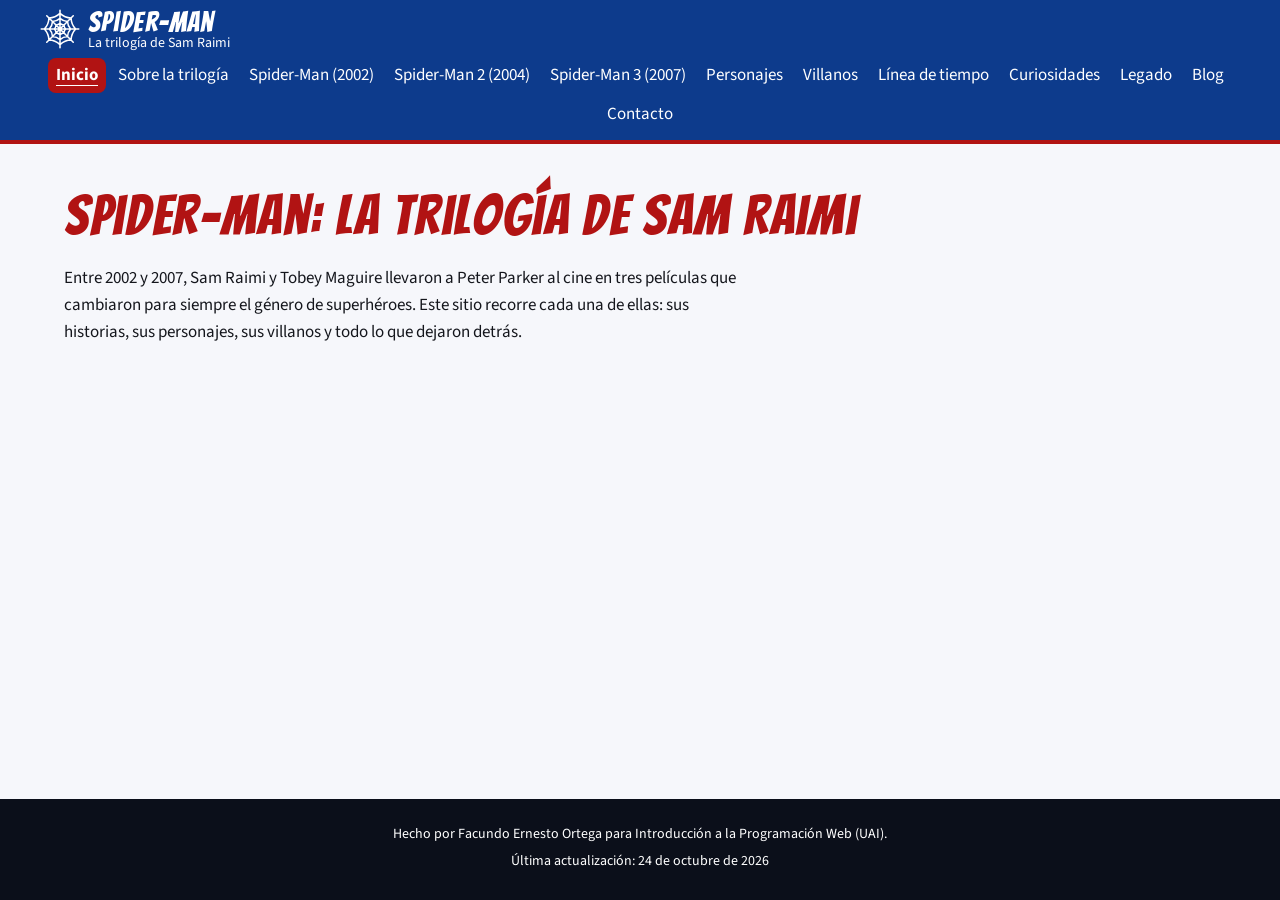
==== index.html @ 9fedde0f "feat(nav): add responsive hamburger menu" ====
<!DOCTYPE html>
<html lang="es">
<head>
    <!-- ===== Metadatos (bloque replicado en todas las páginas) ===== -->
    <meta charset="UTF-8">
    <meta name="viewport" content="width=device-width, initial-scale=1.0">
    <meta http-equiv="content-language" content="es">

    <!-- Metadatos propios de esta página -->
    <title>Spider-Man: la trilogía de Sam Raimi | Inicio</title>
    <meta name="description" content="Todo sobre la trilogía original de Spider-Man de Sam Raimi (2002-2007): películas, personajes, villanos, curiosidades y su legado en el cine de superhéroes.">
    <meta name="keywords" content="Spider-Man, Sam Raimi, Tobey Maguire, trilogía, Spider-Man 2, Spider-Man 3, películas de superhéroes, Marvel">

    <!-- Metadatos comunes del sitio -->
    <meta name="author" content="Facundo Ernesto Ortega">
    <meta name="generator" content="Escrito a mano: HTML, CSS y JavaScript">
    <meta name="application-name" content="Spider-Man Trilogía">
    <meta name="robots" content="index, follow">
    <meta name="googlebot" content="index, follow">
    <meta name="google" content="notranslate">
    <meta name="rating" content="general">
    <meta name="theme-color" content="#b11313" media="(prefers-color-scheme: light)">
    <meta name="theme-color" content="#0b0f1a" media="(prefers-color-scheme: dark)">

    <!-- Open Graph: cómo se ve el enlace al compartirlo en redes -->
    <meta property="og:type" content="website">
    <meta property="og:locale" content="es_AR">
    <meta property="og:site_name" content="Spider-Man: la trilogía de Sam Raimi">
    <meta property="og:title" content="Spider-Man: la trilogía de Sam Raimi">
    <meta property="og:description" content="Películas, personajes, villanos, curiosidades y legado de la trilogía original de Spider-Man (2002-2007).">
    <meta property="og:image" content="https://spiderman-trilogia.sonuserver.com/images/compartir.png">
    <meta property="og:image:alt" content="Título del sitio sobre un fondo azul con una telaraña roja">
    <meta property="og:url" content="https://spiderman-trilogia.sonuserver.com/">

    <!-- Twitter Cards -->
    <meta name="twitter:card" content="summary_large_image">
    <meta name="twitter:title" content="Spider-Man: la trilogía de Sam Raimi">
    <meta name="twitter:description" content="Películas, personajes, villanos, curiosidades y legado de la trilogía original de Spider-Man (2002-2007).">
    <meta name="twitter:image" content="https://spiderman-trilogia.sonuserver.com/images/compartir.png">

    <!-- Íconos -->
    <link rel="icon" href="favicon.ico" sizes="48x48">
    <link rel="icon" href="favicon.svg" type="image/svg+xml">
    <link rel="apple-touch-icon" href="images/iconos/apple-touch-icon.png">

    <!-- Tipografías (Google Fonts) y hoja de estilos -->
    <link rel="preconnect" href="https://fonts.googleapis.com">
    <link rel="preconnect" href="https://fonts.gstatic.com" crossorigin>
    <link rel="stylesheet" href="https://fonts.googleapis.com/css2?family=Bangers&amp;family=Source+Sans+3:ital,wght@0,400;0,700;1,400&amp;display=swap">
    <link rel="stylesheet" href="css/estilos.css">

    <!-- Scripts: defer los ejecuta cuando el DOM ya está cargado -->
    <script src="js/navegacion.js" defer></script>
</head>
<body>
    <!-- Enlace para saltear la navegación con teclado o lector de pantalla -->
    <a class="saltar-al-contenido" href="#contenido" title="Saltear el menú e ir al contenido">Saltar al contenido principal</a>

    <!-- ===== Encabezado y navegación (bloque replicado en todas las páginas) ===== -->
    <header class="encabezado">
        <a class="marca" href="index.html" title="Volver a la página de inicio">
            <span class="marca__logo" aria-hidden="true"></span>
            <span class="marca__nombre">Spider-Man <span class="marca__detalle">La trilogía de Sam Raimi</span></span>
        </a>

        <!-- Botón del menú en mobile: lo muestra navegacion.js -->
        <button class="boton-menu" type="button" aria-expanded="false" aria-controls="menu-principal" hidden>
            <svg class="boton-menu__icono" viewBox="0 0 24 24" width="24" height="24" aria-hidden="true" focusable="false">
                <path d="M3 6h18M3 12h18M3 18h18" fill="none" stroke="currentColor" stroke-width="2" stroke-linecap="round"/>
            </svg>
            Menú
        </button>

        <nav class="navegacion" aria-label="Principal">
            <ul class="navegacion__lista" id="menu-principal">
                <li><a href="index.html" title="Ir a la página de inicio" aria-current="page">Inicio</a></li>
                <li><a href="sobre-la-trilogia.html" title="Contexto y datos generales de la trilogía">Sobre la trilogía</a></li>
                <li><a href="spider-man-2002.html" title="Ficha técnica, trama y análisis de la primera película">Spider-Man (2002)</a></li>
                <li><a href="spider-man-2-2004.html" title="Ficha técnica, trama y análisis de la segunda película">Spider-Man 2 (2004)</a></li>
                <li><a href="spider-man-3-2007.html" title="Ficha técnica, trama y análisis de la tercera película">Spider-Man 3 (2007)</a></li>
                <li><a href="personajes.html" title="Perfiles de los personajes principales">Personajes</a></li>
                <li><a href="villanos.html" title="Análisis de los villanos de la saga">Villanos</a></li>
                <li><a href="linea-de-tiempo.html" title="Cronología interactiva de la saga">Línea de tiempo</a></li>
                <li><a href="curiosidades.html" title="Datos de producción y detrás de escena">Curiosidades</a></li>
                <li><a href="legado.html" title="Influencia de la trilogía en el cine de superhéroes">Legado</a></li>
                <li><a href="blog.html" title="Reseñas y artículos de opinión">Blog</a></li>
                <li><a href="contacto.html" title="Formulario para enviar comentarios y consultas">Contacto</a></li>
            </ul>
        </nav>
    </header>

    <!-- ===== Contenido principal (propio de cada página) ===== -->
    <main id="contenido" class="contenido" tabindex="-1">
        <h1>Spider-Man: la trilogía de Sam Raimi</h1>
        <p>Entre 2002 y 2007, Sam Raimi y Tobey Maguire llevaron a Peter Parker al cine en tres películas que cambiaron para siempre el género de superhéroes. Este sitio recorre cada una de ellas: sus historias, sus personajes, sus villanos y todo lo que dejaron detrás.</p>
    </main>

    <!-- ===== Pie de página (bloque replicado en todas las páginas) ===== -->
    <footer class="pie">
        <p>Hecho por Facundo Ernesto Ortega para Introducción a la Programación Web (UAI).</p>
        <p>Última actualización: <time datetime="2026-10-24">24 de octubre de 2026</time></p>
    </footer>
</body>
</html>
---- css/estilos.css ----
/* ==========================================================================
   Hoja de estilos principal — Spider-Man: la trilogía de Sam Raimi
   Índice:
     1. Variables (paleta, tipografía, espaciados)
     2. Reset y base
     3. Tipografía y enlaces
     4. Accesibilidad (foco, skip link, movimiento reducido)
     5. Encabezado y marca
     6. Navegación principal
     7. Contenido principal
     8. Pie de página
     9. Escritorio (media query)
   ========================================================================== */


/* ---------- 1. Variables ----------
   La paleta toma los colores del traje: rojo, azul y negro.
   Todos los pares texto/fondo superan el contraste 4.5:1 (WCAG AA). */
:root {
    /* Colores */
    --color-rojo: #b11313;
    --color-azul: #0d3b8c;
    --color-negro: #0b0f1a;
    --color-blanco: #ffffff;
    --color-amarillo: #ffd23f;

    --color-fondo: #f6f7fb;
    --color-superficie: #ffffff;
    --color-texto: #14161c;
    --color-texto-suave: #4a5163;
    --color-enlace: var(--color-azul);
    --color-acento: var(--color-rojo);
    --color-borde: #d5d9e3;
    --color-foco: var(--color-azul);

    /* Tipografías: títulos estilo cómic y texto de lectura cómoda */
    --fuente-titulos: "Bangers", "Impact", sans-serif;
    --fuente-texto: "Source Sans 3", "Segoe UI", system-ui, sans-serif;

    /* Escala tipográfica */
    --texto-chico: 0.875rem;
    --texto-base: 1.0625rem;
    --texto-h3: 1.5rem;
    --texto-h2: clamp(1.75rem, 1.4rem + 1.5vw, 2.25rem);
    --texto-h1: clamp(2.25rem, 1.6rem + 3vw, 3.5rem);

    /* Espaciados: se usan siempre estos para mantener coherencia */
    --espacio-xs: 0.25rem;
    --espacio-s: 0.5rem;
    --espacio-m: 1rem;
    --espacio-l: 1.5rem;
    --espacio-xl: 2.5rem;

    /* Otros */
    --ancho-maximo: 72rem;
    --ancho-lectura: 42rem;
    --radio: 0.5rem;
    --transicion: 0.2s ease;
}


/* ---------- 2. Reset y base ---------- */
*,
*::before,
*::after {
    box-sizing: border-box;
}

body {
    margin: 0;
    min-height: 100vh;
    display: flex;
    flex-direction: column;
    background-color: var(--color-fondo);
    color: var(--color-texto);
    font-family: var(--fuente-texto);
    font-size: var(--texto-base);
    line-height: 1.6;
}

img,
svg {
    display: block;
    max-width: 100%;
    height: auto;
}

/* El tamaño de los botones viene del texto del sitio, no del navegador */
button {
    font: inherit;
}


/* ---------- 3. Tipografía y enlaces ---------- */
h1,
h2,
h3 {
    margin: 0 0 var(--espacio-m);
    font-family: var(--fuente-titulos);
    font-weight: 400;
    line-height: 1.15;
    letter-spacing: 0.03em;
}

h1 {
    font-size: var(--texto-h1);
    color: var(--color-acento);
}

h2 {
    font-size: var(--texto-h2);
}

h3 {
    font-size: var(--texto-h3);
}

p {
    margin: 0 0 var(--espacio-m);
    max-width: var(--ancho-lectura);
}

a {
    color: var(--color-enlace);
    text-underline-offset: 0.15em;
}

a:hover {
    text-decoration-thickness: 0.15em;
}


/* ---------- 4. Accesibilidad ---------- */

/* Foco bien visible en todo lo interactivo, solo al navegar con teclado */
:focus-visible {
    outline: 0.1875rem solid var(--color-foco);
    outline-offset: 0.1875rem;
}

/* El <main> recibe el foco desde el skip link, pero no necesita marco */
main:focus {
    outline: none;
}

/* Skip link: oculto fuera de pantalla hasta que recibe el foco */
.saltar-al-contenido {
    position: absolute;
    top: var(--espacio-s);
    left: var(--espacio-s);
    z-index: 100;
    padding: var(--espacio-s) var(--espacio-m);
    background-color: var(--color-negro);
    color: var(--color-blanco);
    font-weight: 700;
    border-radius: var(--radio);
    transform: translateY(-200%);
}

.saltar-al-contenido:focus {
    transform: translateY(0);
    outline-color: var(--color-amarillo);
}

/* Quien pidió menos movimiento en su sistema no ve animaciones */
@media (prefers-reduced-motion: reduce) {
    *,
    *::before,
    *::after {
        animation-duration: 0.01ms;
        animation-iteration-count: 1;
        transition-duration: 0.01ms;
        scroll-behavior: auto;
    }
}


/* ---------- 5. Encabezado y marca ----------
   Mobile-first: marca a la izquierda y controles a la derecha,
   con la navegación debajo ocupando todo el ancho. */
.encabezado {
    display: flex;
    flex-wrap: wrap;
    align-items: center;
    gap: var(--espacio-s) var(--espacio-m);
    padding: var(--espacio-s) var(--espacio-m);
    background-color: var(--color-azul);
    color: var(--color-blanco);
    border-bottom: 0.25rem solid var(--color-rojo);
    --color-foco: var(--color-amarillo);
}

.marca {
    display: flex;
    align-items: center;
    gap: var(--espacio-s);
    margin-right: auto;
    color: inherit;
    text-decoration: none;
}

/* El logo es un SVG usado como máscara: se pinta con el color del texto */
.marca__logo {
    flex-shrink: 0;
    width: 2.5rem;
    height: 2.5rem;
    background-color: currentColor;
    mask: url("../images/logo.svg") center / contain no-repeat;
}

.marca__nombre {
    display: flex;
    flex-direction: column;
    font-family: var(--fuente-titulos);
    font-size: 1.75rem;
    line-height: 1;
    letter-spacing: 0.04em;
}

.marca__detalle {
    font-family: var(--fuente-texto);
    font-size: var(--texto-chico);
    letter-spacing: normal;
}


/* ---------- 6. Navegación principal ---------- */

/* Botón "Menú" de mobile (navegacion.js le quita el atributo hidden) */
.boton-menu {
    display: inline-flex;
    align-items: center;
    gap: var(--espacio-s);
    min-height: 2.75rem;
    padding: var(--espacio-s) var(--espacio-m);
    background-color: transparent;
    color: var(--color-blanco);
    border: 1px solid currentColor;
    border-radius: var(--radio);
    cursor: pointer;
    transition: background-color var(--transicion);
}

.boton-menu:hover {
    background-color: rgba(255, 255, 255, 0.15);
}

/* Sin esta regla el display de arriba le ganaría al atributo hidden */
.boton-menu[hidden] {
    display: none;
}

.boton-menu__icono {
    width: 1.5rem;
    height: 1.5rem;
}

.navegacion {
    flex-basis: 100%;
}

/* Menú colapsado: solo se muestra cuando está abierto */
.navegacion--colapsable:not(.navegacion--abierta) {
    display: none;
}

.navegacion__lista {
    display: flex;
    flex-direction: column;
    margin: 0;
    padding: 0;
    list-style: none;
}

.navegacion__lista a {
    display: block;
    padding: var(--espacio-s) var(--espacio-m);
    color: var(--color-blanco);
    text-decoration: none;
    border-radius: var(--radio);
    transition: background-color var(--transicion);
}

.navegacion__lista a:hover {
    background-color: rgba(255, 255, 255, 0.15);
}

/* La página actual se marca con fondo y subrayado, no solo con color */
.navegacion__lista a[aria-current="page"] {
    background-color: var(--color-rojo);
    font-weight: 700;
    text-decoration: underline;
    text-underline-offset: 0.3em;
}


/* ---------- 7. Contenido principal ---------- */
.contenido {
    flex: 1;
    width: min(100% - 2 * var(--espacio-m), var(--ancho-maximo));
    margin-inline: auto;
    padding-block: var(--espacio-xl);
}


/* ---------- 8. Pie de página ---------- */
.pie {
    padding: var(--espacio-l) var(--espacio-m);
    background-color: var(--color-negro);
    color: var(--color-blanco);
    font-size: var(--texto-chico);
    text-align: center;
    --color-foco: var(--color-amarillo);
}

.pie p {
    margin: 0 auto var(--espacio-xs);
}


/* ---------- 9. Escritorio ----------
   Desde 64rem la navegación pasa a ser una fila que se acomoda sola. */
@media (min-width: 64rem) {
    .encabezado {
        padding-inline: var(--espacio-xl);
    }

    /* En escritorio el menú siempre está a la vista */
    .boton-menu,
    .boton-menu[hidden] {
        display: none;
    }

    .navegacion--colapsable:not(.navegacion--abierta) {
        display: block;
    }

    .navegacion__lista {
        flex-direction: row;
        flex-wrap: wrap;
        justify-content: center;
        gap: var(--espacio-xs);
    }

    .navegacion__lista a {
        padding: var(--espacio-xs) var(--espacio-s);
    }
}
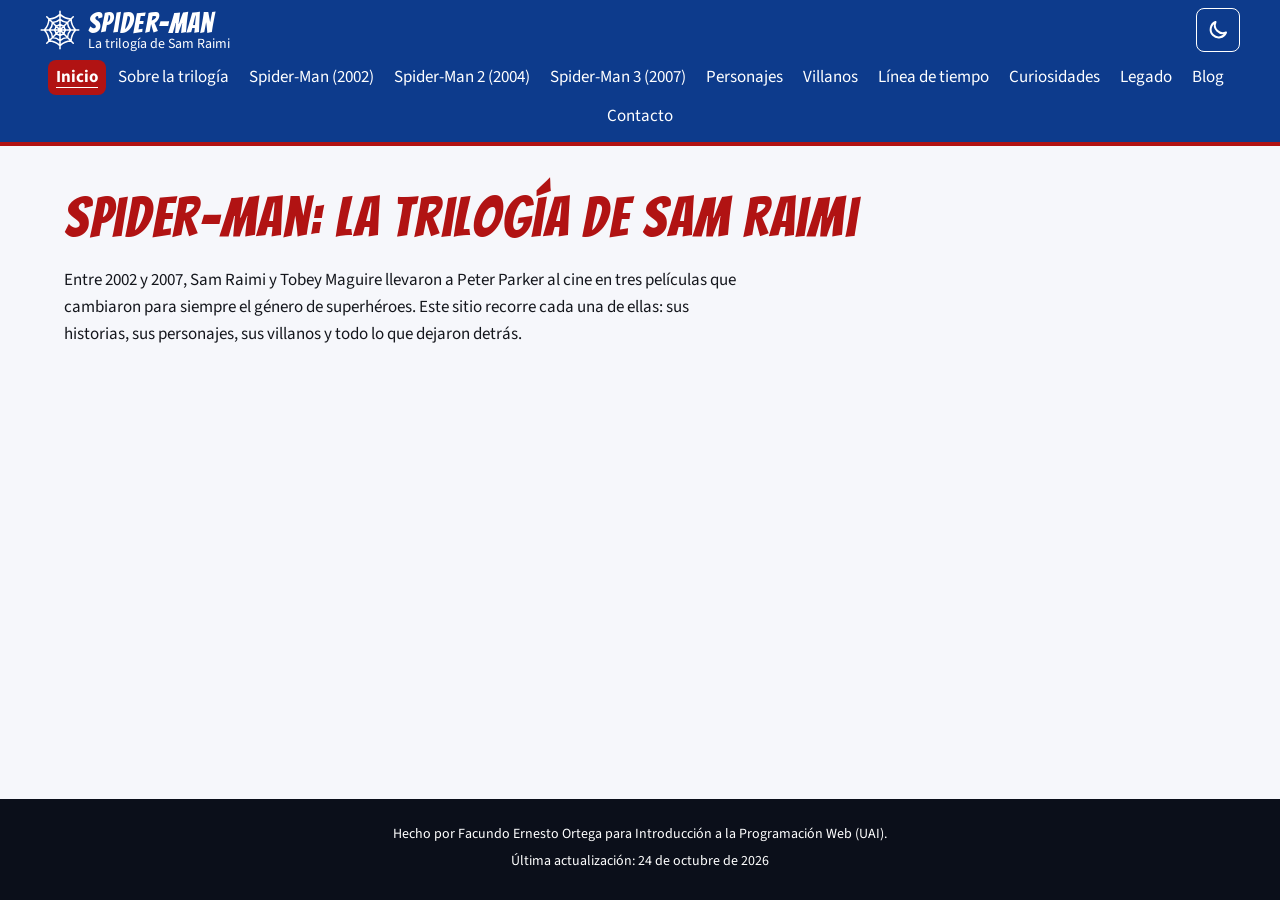
==== commit 6a258205: "feat(theme): add dark mode toggle with localStorage persistence" ====
--- a/index.html
+++ b/index.html
@@ -49,8 +49,12 @@
     <link rel="stylesheet" href="https://fonts.googleapis.com/css2?family=Bangers&amp;family=Source+Sans+3:ital,wght@0,400;0,700;1,400&amp;display=swap">
     <link rel="stylesheet" href="css/estilos.css">
 
+    <!-- Tema: sin defer para aplicar el modo oscuro antes de pintar (ver tema.js) -->
+    <script src="js/tema.js"></script>
+
     <!-- Scripts: defer los ejecuta cuando el DOM ya está cargado -->
     <script src="js/navegacion.js" defer></script>
+    <script src="js/volver-arriba.js" defer></script>
 </head>
 <body>
     <!-- Enlace para saltear la navegación con teclado o lector de pantalla -->
@@ -62,6 +66,17 @@
             <span class="marca__logo" aria-hidden="true"></span>
             <span class="marca__nombre">Spider-Man <span class="marca__detalle">La trilogía de Sam Raimi</span></span>
         </a>
+
+        <!-- Botón de modo oscuro: lo muestra tema.js -->
+        <button class="boton-tema" type="button" aria-label="Modo oscuro" aria-pressed="false" title="Cambiar entre modo claro y oscuro" hidden>
+            <svg class="boton-tema__luna" viewBox="0 0 24 24" width="24" height="24" aria-hidden="true" focusable="false">
+                <path d="M20 14.5A8 8 0 0 1 9.5 4a8 8 0 1 0 10.5 10.5z" fill="none" stroke="currentColor" stroke-width="2" stroke-linejoin="round"/>
+            </svg>
+            <svg class="boton-tema__sol" viewBox="0 0 24 24" width="24" height="24" aria-hidden="true" focusable="false">
+                <circle cx="12" cy="12" r="4" fill="none" stroke="currentColor" stroke-width="2"/>
+                <path d="M12 2v2M12 20v2M4.9 4.9l1.4 1.4M17.7 17.7l1.4 1.4M2 12h2M20 12h2M4.9 19.1l1.4-1.4M17.7 6.3l1.4-1.4" fill="none" stroke="currentColor" stroke-width="2" stroke-linecap="round"/>
+            </svg>
+        </button>
 
         <!-- Botón del menú en mobile: lo muestra navegacion.js -->
         <button class="boton-menu" type="button" aria-expanded="false" aria-controls="menu-principal" hidden>
@@ -100,5 +115,12 @@
         <p>Hecho por Facundo Ernesto Ortega para Introducción a la Programación Web (UAI).</p>
         <p>Última actualización: <time datetime="2026-10-24">24 de octubre de 2026</time></p>
     </footer>
+
+    <!-- Botón "volver arriba": volver-arriba.js lo muestra al bajar la página -->
+    <button class="volver-arriba" type="button" aria-label="Volver arriba" title="Volver al principio de la página" hidden>
+        <svg viewBox="0 0 24 24" width="24" height="24" aria-hidden="true" focusable="false">
+            <path d="M12 19V5M5 12l7-7 7 7" fill="none" stroke="currentColor" stroke-width="2" stroke-linecap="round" stroke-linejoin="round"/>
+        </svg>
+    </button>
 </body>
 </html>
--- a/css/estilos.css
+++ b/css/estilos.css
@@ -1,7 +1,7 @@
 /* ==========================================================================
    Hoja de estilos principal — Spider-Man: la trilogía de Sam Raimi
    Índice:
-     1. Variables (paleta, tipografía, espaciados)
+     1. Variables (paleta, tipografía, espaciados) y modo oscuro
      2. Reset y base
      3. Tipografía y enlaces
      4. Accesibilidad (foco, skip link, movimiento reducido)
@@ -9,7 +9,8 @@
      6. Navegación principal
      7. Contenido principal
      8. Pie de página
-     9. Escritorio (media query)
+     9. Botón volver arriba
+    10. Escritorio (media query)
    ========================================================================== */
 
 
@@ -32,6 +33,9 @@
     --color-acento: var(--color-rojo);
     --color-borde: #d5d9e3;
     --color-foco: var(--color-azul);
+    --color-encabezado: var(--color-azul);
+
+    color-scheme: light;
 
     /* Tipografías: títulos estilo cómic y texto de lectura cómoda */
     --fuente-titulos: "Bangers", "Impact", sans-serif;
@@ -56,6 +60,40 @@
     --ancho-lectura: 42rem;
     --radio: 0.5rem;
     --transicion: 0.2s ease;
+}
+
+
+/* Modo oscuro: solo cambian los colores de uso, no la estructura.
+   Se aplica si el usuario lo eligió con el botón (data-tema="oscuro")
+   o si su sistema está en oscuro y nunca eligió un tema. */
+:root[data-tema="oscuro"] {
+    --color-fondo: #0b0f1a;
+    --color-superficie: #151b2b;
+    --color-texto: #eef1f7;
+    --color-texto-suave: #aeb7c9;
+    --color-enlace: #8db4ff;
+    --color-acento: #ff7a7a;
+    --color-borde: #2a3247;
+    --color-foco: var(--color-amarillo);
+    --color-encabezado: #101a33;
+
+    color-scheme: dark;
+}
+
+@media (prefers-color-scheme: dark) {
+    :root:not([data-tema="claro"]) {
+        --color-fondo: #0b0f1a;
+        --color-superficie: #151b2b;
+        --color-texto: #eef1f7;
+        --color-texto-suave: #aeb7c9;
+        --color-enlace: #8db4ff;
+        --color-acento: #ff7a7a;
+        --color-borde: #2a3247;
+        --color-foco: var(--color-amarillo);
+        --color-encabezado: #101a33;
+
+        color-scheme: dark;
+    }
 }
 
 
@@ -184,7 +222,7 @@
     align-items: center;
     gap: var(--espacio-s) var(--espacio-m);
     padding: var(--espacio-s) var(--espacio-m);
-    background-color: var(--color-azul);
+    background-color: var(--color-encabezado);
     color: var(--color-blanco);
     border-bottom: 0.25rem solid var(--color-rojo);
     --color-foco: var(--color-amarillo);
@@ -226,8 +264,10 @@
 
 /* ---------- 6. Navegación principal ---------- */
 
-/* Botón "Menú" de mobile (navegacion.js le quita el atributo hidden) */
-.boton-menu {
+/* Botones del encabezado: "Menú" en mobile (navegacion.js) y tema
+   (tema.js). Cada script les quita el atributo hidden. */
+.boton-menu,
+.boton-tema {
     display: inline-flex;
     align-items: center;
     gap: var(--espacio-s);
@@ -241,13 +281,32 @@
     transition: background-color var(--transicion);
 }
 
-.boton-menu:hover {
+.boton-menu:hover,
+.boton-tema:hover {
     background-color: rgba(255, 255, 255, 0.15);
 }
 
 /* Sin esta regla el display de arriba le ganaría al atributo hidden */
-.boton-menu[hidden] {
+.boton-menu[hidden],
+.boton-tema[hidden] {
     display: none;
+}
+
+/* El botón del tema es solo un ícono, pero mantiene el área táctil */
+.boton-tema {
+    min-width: 2.75rem;
+    padding: var(--espacio-s);
+    justify-content: center;
+}
+
+/* Se ve la luna en modo claro y el sol en modo oscuro */
+.boton-tema__sol,
+.boton-tema[aria-pressed="true"] .boton-tema__luna {
+    display: none;
+}
+
+.boton-tema[aria-pressed="true"] .boton-tema__sol {
+    display: block;
 }
 
 .boton-menu__icono {
@@ -318,7 +377,37 @@
 }
 
 
-/* ---------- 9. Escritorio ----------
+/* ---------- 9. Botón volver arriba ----------
+   Fijo abajo a la derecha, por encima del contenido. */
+.volver-arriba {
+    position: fixed;
+    right: var(--espacio-m);
+    bottom: var(--espacio-m);
+    z-index: 50;
+    display: grid;
+    place-items: center;
+    width: 3rem;
+    height: 3rem;
+    padding: 0;
+    background-color: var(--color-rojo);
+    color: var(--color-blanco);
+    border: 0.125rem solid var(--color-blanco);
+    border-radius: 50%;
+    box-shadow: 0 0.25rem 0.75rem rgba(0, 0, 0, 0.3);
+    cursor: pointer;
+    transition: transform var(--transicion);
+}
+
+.volver-arriba:hover {
+    transform: translateY(-0.2rem);
+}
+
+.volver-arriba[hidden] {
+    display: none;
+}
+
+
+/* ---------- 10. Escritorio ----------
    Desde 64rem la navegación pasa a ser una fila que se acomoda sola. */
 @media (min-width: 64rem) {
     .encabezado {
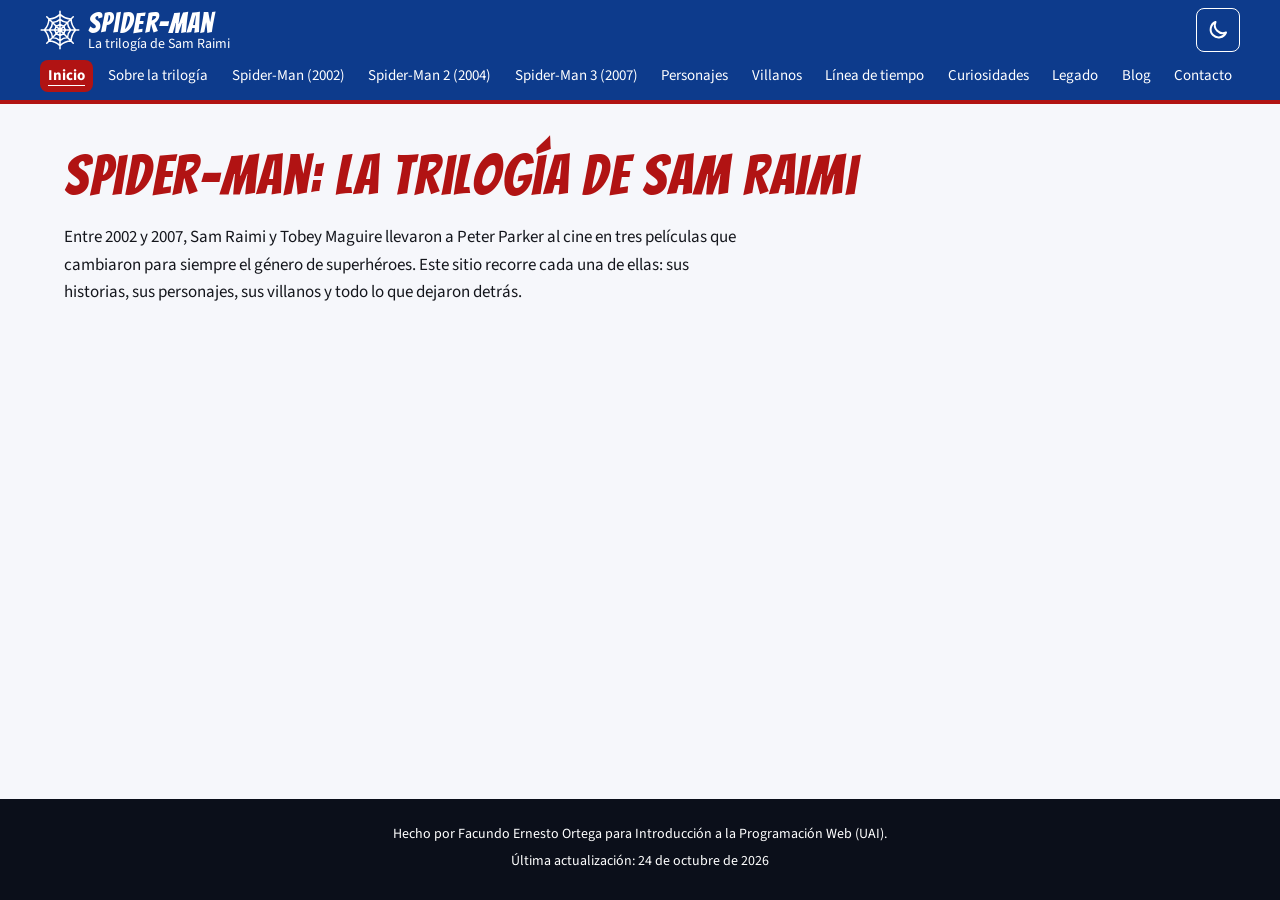
==== commit a015a786: "fix(layout): keep header on one row from 320px and wrap-free desktop nav" ====
--- a/index.html
+++ b/index.html
@@ -4,7 +4,10 @@
     <!-- ===== Metadatos (bloque replicado en todas las páginas) ===== -->
     <meta charset="UTF-8">
     <meta name="viewport" content="width=device-width, initial-scale=1.0">
-    <meta http-equiv="content-language" content="es">
+    <!-- El idioma lo declara lang="es": el validador W3C marca como obsoleto
+         el meta content-language, así que http-equiv se usa para el modo
+         de compatibilidad del navegador -->
+    <meta http-equiv="X-UA-Compatible" content="IE=edge">
 
     <!-- Metadatos propios de esta página -->
     <title>Spider-Man: la trilogía de Sam Raimi | Inicio</title>
@@ -43,11 +46,39 @@
     <link rel="icon" href="favicon.svg" type="image/svg+xml">
     <link rel="apple-touch-icon" href="images/iconos/apple-touch-icon.png">
 
+    <!-- Manifiesto: permite instalar el sitio como app (PWA) -->
+    <link rel="manifest" href="manifest.json">
+
     <!-- Tipografías (Google Fonts) y hoja de estilos -->
     <link rel="preconnect" href="https://fonts.googleapis.com">
     <link rel="preconnect" href="https://fonts.gstatic.com" crossorigin>
     <link rel="stylesheet" href="https://fonts.googleapis.com/css2?family=Bangers&amp;family=Source+Sans+3:ital,wght@0,400;0,700;1,400&amp;display=swap">
     <link rel="stylesheet" href="css/estilos.css">
+
+    <!-- Datos estructurados (Schema.org): le describen el sitio a los buscadores.
+         Es un bloque de datos JSON, no código que se ejecute. -->
+    <script type="application/ld+json">
+    {
+        "@context": "https://schema.org",
+        "@type": "WebSite",
+        "name": "Spider-Man: la trilogía de Sam Raimi",
+        "url": "https://spiderman-trilogia.sonuserver.com/",
+        "inLanguage": "es",
+        "description": "Sitio informativo sobre la trilogía original de Spider-Man dirigida por Sam Raimi (2002-2007).",
+        "author": {
+            "@type": "Person",
+            "name": "Facundo Ernesto Ortega"
+        },
+        "about": {
+            "@type": "MovieSeries",
+            "name": "Trilogía de Spider-Man de Sam Raimi",
+            "director": {
+                "@type": "Person",
+                "name": "Sam Raimi"
+            }
+        }
+    }
+    </script>
 
     <!-- Tema: sin defer para aplicar el modo oscuro antes de pintar (ver tema.js) -->
     <script src="js/tema.js"></script>
@@ -83,7 +114,7 @@
             <svg class="boton-menu__icono" viewBox="0 0 24 24" width="24" height="24" aria-hidden="true" focusable="false">
                 <path d="M3 6h18M3 12h18M3 18h18" fill="none" stroke="currentColor" stroke-width="2" stroke-linecap="round"/>
             </svg>
-            Menú
+            <span class="boton-menu__texto">Menú</span>
         </button>
 
         <nav class="navegacion" aria-label="Principal">
--- a/css/estilos.css
+++ b/css/estilos.css
@@ -10,7 +10,7 @@
      7. Contenido principal
      8. Pie de página
      9. Botón volver arriba
-    10. Escritorio (media query)
+    10. Pantallas medianas y escritorio (media queries)
    ========================================================================== */
 
 
@@ -181,6 +181,17 @@
     outline: none;
 }
 
+/* En pantallas angostas el texto "Menú" se oculta a la vista,
+   pero los lectores de pantalla lo siguen anunciando */
+.boton-menu__texto {
+    position: absolute;
+    width: 1px;
+    height: 1px;
+    overflow: hidden;
+    clip-path: inset(50%);
+    white-space: nowrap;
+}
+
 /* Skip link: oculto fuera de pantalla hasta que recibe el foco */
 .saltar-al-contenido {
     position: absolute;
@@ -220,7 +231,7 @@
     display: flex;
     flex-wrap: wrap;
     align-items: center;
-    gap: var(--espacio-s) var(--espacio-m);
+    gap: var(--espacio-s);
     padding: var(--espacio-s) var(--espacio-m);
     background-color: var(--color-encabezado);
     color: var(--color-blanco);
@@ -240,22 +251,28 @@
 /* El logo es un SVG usado como máscara: se pinta con el color del texto */
 .marca__logo {
     flex-shrink: 0;
-    width: 2.5rem;
-    height: 2.5rem;
+    width: 2.25rem;
+    height: 2.25rem;
     background-color: currentColor;
-    mask: url("../images/logo.svg") center / contain no-repeat;
+    mask-image: url("../images/logo.svg");
+    mask-position: center;
+    mask-size: contain;
+    mask-repeat: no-repeat;
 }
 
 .marca__nombre {
     display: flex;
     flex-direction: column;
     font-family: var(--fuente-titulos);
-    font-size: 1.75rem;
+    font-size: 1.5rem;
     line-height: 1;
     letter-spacing: 0.04em;
 }
 
+/* El subtítulo se oculta en pantallas muy angostas para que la marca
+   y los botones entren en una sola fila */
 .marca__detalle {
+    display: none;
     font-family: var(--fuente-texto);
     font-size: var(--texto-chico);
     letter-spacing: normal;
@@ -272,7 +289,7 @@
     align-items: center;
     gap: var(--espacio-s);
     min-height: 2.75rem;
-    padding: var(--espacio-s) var(--espacio-m);
+    padding: var(--espacio-s) var(--espacio-s);
     background-color: transparent;
     color: var(--color-blanco);
     border: 1px solid currentColor;
@@ -407,13 +424,39 @@
 }
 
 
-/* ---------- 10. Escritorio ----------
-   Desde 64rem la navegación pasa a ser una fila que se acomoda sola. */
+/* ---------- 10. Pantallas medianas y escritorio ---------- */
+/* Desde 25rem hay lugar para el subtítulo y el texto "Menú" */
+@media (min-width: 25rem) {
+    .marca__detalle {
+        display: block;
+    }
+
+    .boton-menu__texto {
+        position: static;
+        width: auto;
+        height: auto;
+        overflow: visible;
+        clip-path: none;
+    }
+}
+
 @media (min-width: 64rem) {
     .encabezado {
         padding-inline: var(--espacio-xl);
     }
 
+    .marca__logo {
+        width: 2.5rem;
+        height: 2.5rem;
+    }
+
+    .marca__nombre {
+        font-size: 1.75rem;
+    }
+}
+
+/* Desde 80rem entran los 12 enlaces en una fila; antes se usa el botón "Menú" */
+@media (min-width: 80rem) {
     /* En escritorio el menú siempre está a la vista */
     .boton-menu,
     .boton-menu[hidden] {
@@ -427,8 +470,9 @@
     .navegacion__lista {
         flex-direction: row;
         flex-wrap: wrap;
-        justify-content: center;
-        gap: var(--espacio-xs);
+        justify-content: space-between;
+        gap: var(--espacio-xs) 0;
+        font-size: 0.9375rem;
     }
 
     .navegacion__lista a {
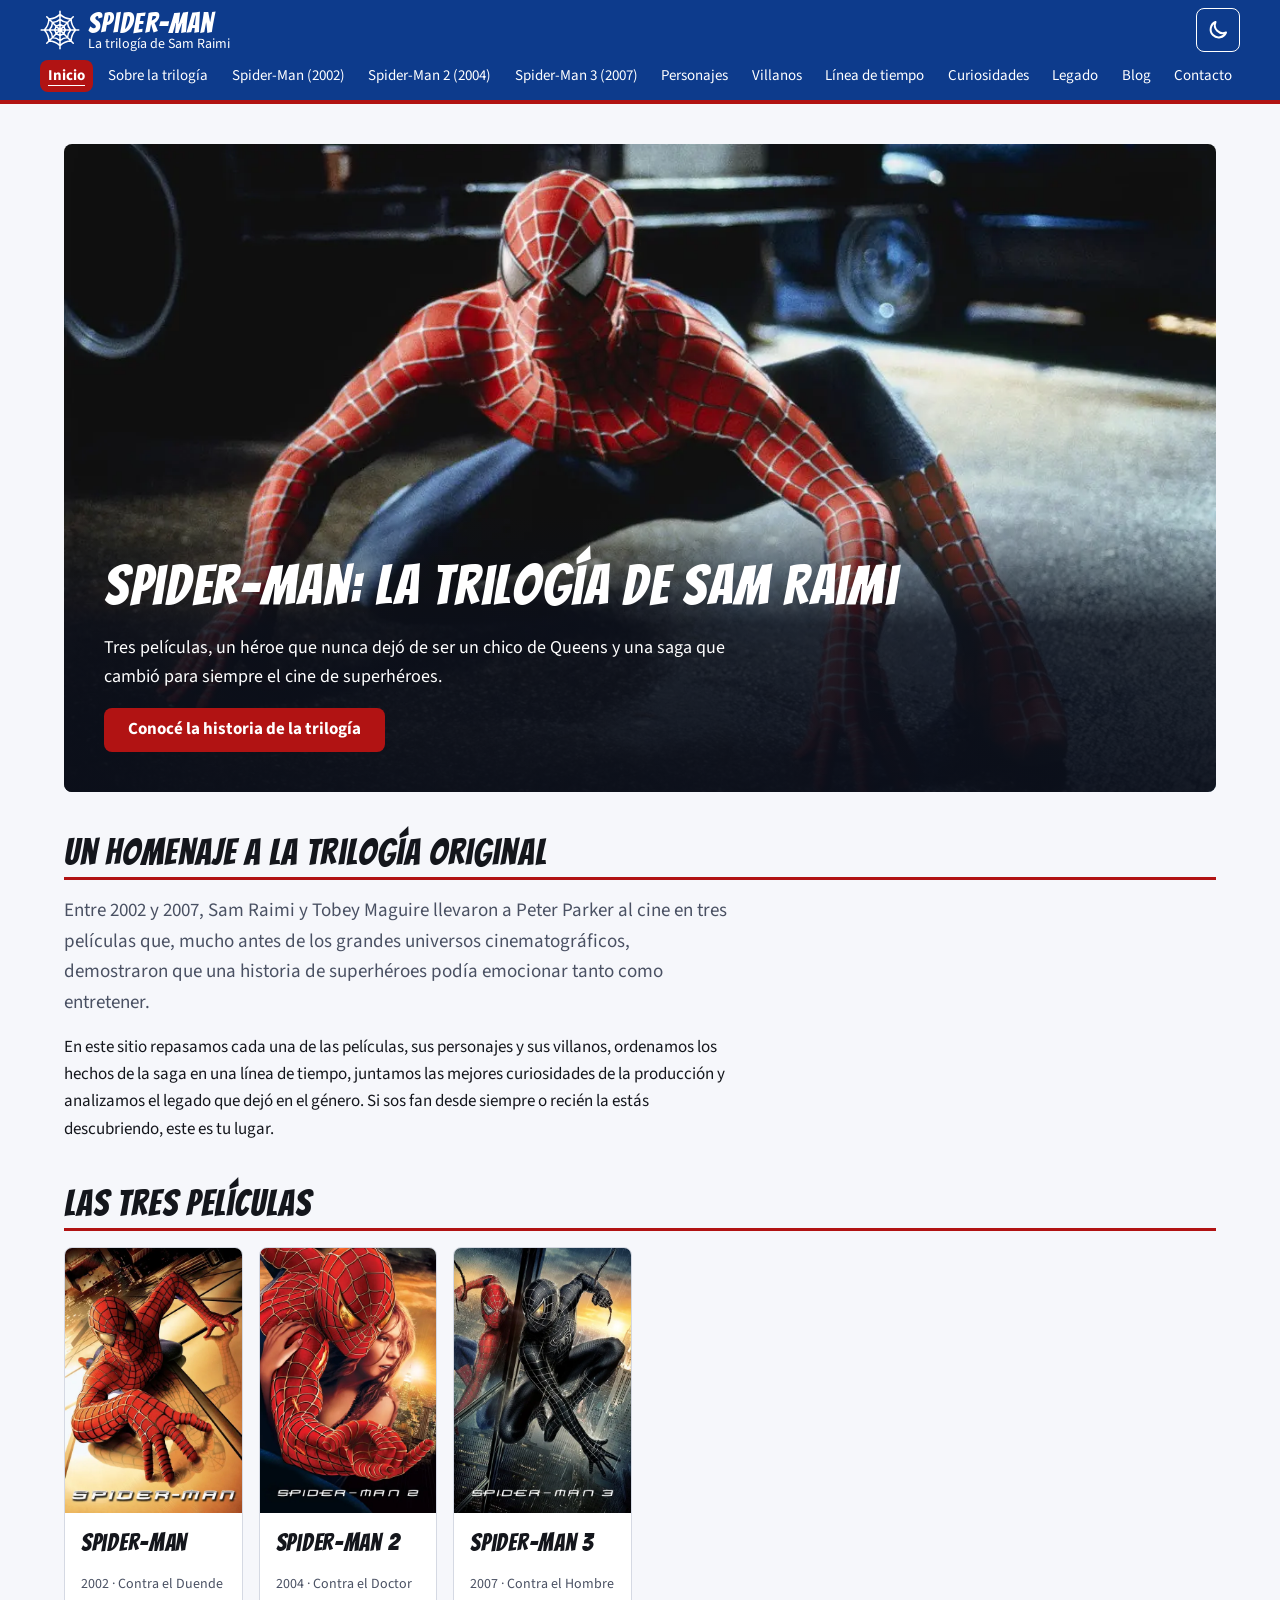
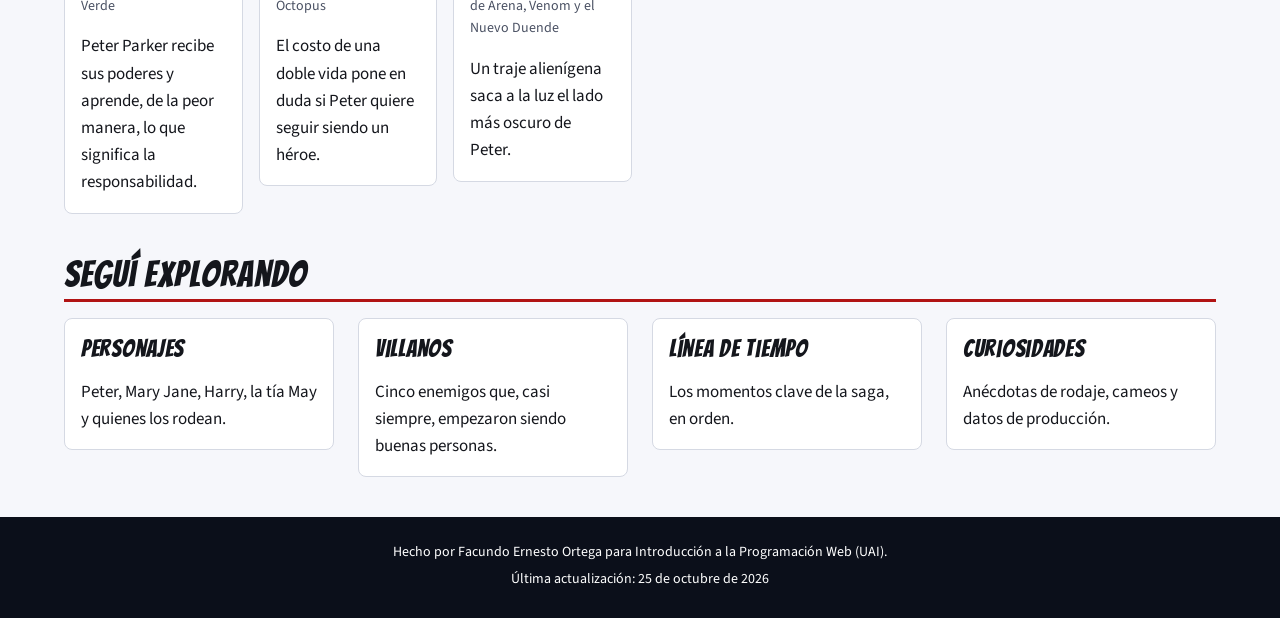
==== commit 3ba40546: "content(home): add hero and quick access to the films" ====
--- a/index.html
+++ b/index.html
@@ -137,14 +137,110 @@
 
     <!-- ===== Contenido principal (propio de cada página) ===== -->
     <main id="contenido" class="contenido" tabindex="-1">
-        <h1>Spider-Man: la trilogía de Sam Raimi</h1>
-        <p>Entre 2002 y 2007, Sam Raimi y Tobey Maguire llevaron a Peter Parker al cine en tres películas que cambiaron para siempre el género de superhéroes. Este sitio recorre cada una de ellas: sus historias, sus personajes, sus villanos y todo lo que dejaron detrás.</p>
+        <!-- Presentación del sitio sobre una escena de la primera película -->
+        <section class="hero" aria-labelledby="titulo-principal">
+            <img class="hero__imagen" src="images/peliculas/spider-man-2002-agazapado.webp"
+                 srcset="images/peliculas/spider-man-2002-agazapado-640.webp 640w, images/peliculas/spider-man-2002-agazapado.webp 1280w"
+                 sizes="(min-width: 72rem) 72rem, 100vw"
+                 width="1280" height="720" fetchpriority="high"
+                 alt="Spider-Man agazapado sobre el asfalto de una calle de Nueva York, de noche y entre autos estacionados">
+            <div class="hero__texto">
+                <h1 id="titulo-principal">Spider-Man: la trilogía de Sam Raimi</h1>
+                <p>Tres películas, un héroe que nunca dejó de ser un chico de Queens y una saga que cambió para siempre el cine de superhéroes.</p>
+                <a class="boton-accion" href="sobre-la-trilogia.html">Conocé la historia de la trilogía</a>
+            </div>
+        </section>
+
+        <section class="seccion" aria-labelledby="titulo-bienvenida">
+            <h2 id="titulo-bienvenida">Un homenaje a la trilogía original</h2>
+            <p class="entradilla">Entre 2002 y 2007, Sam Raimi y Tobey Maguire llevaron a Peter Parker al cine en tres películas que, mucho antes de los grandes universos cinematográficos, demostraron que una historia de superhéroes podía emocionar tanto como entretener.</p>
+            <p>En este sitio repasamos cada una de las películas, sus personajes y sus villanos, ordenamos los hechos de la saga en una línea de tiempo, juntamos las mejores curiosidades de la producción y analizamos el legado que dejó en el género. Si sos fan desde siempre o recién la estás descubriendo, este es tu lugar.</p>
+        </section>
+
+        <!-- Accesos rápidos a las tres películas -->
+        <section class="seccion" aria-labelledby="titulo-peliculas">
+            <h2 id="titulo-peliculas">Las tres películas</h2>
+            <ul class="grilla-tarjetas grilla-tarjetas--posters">
+                <li>
+                    <article class="tarjeta">
+                        <img class="tarjeta__imagen" src="images/peliculas/spider-man-2002-poster.webp" width="500" height="750" loading="lazy"
+                             alt="Póster de Spider-Man: el héroe trepa por la fachada vidriada de un edificio, que refleja su figura">
+                        <div class="tarjeta__cuerpo">
+                            <h3><a class="tarjeta__enlace" href="spider-man-2002.html">Spider-Man</a></h3>
+                            <p class="tarjeta__dato">2002 · Contra el Duende Verde</p>
+                            <p>Peter Parker recibe sus poderes y aprende, de la peor manera, lo que significa la responsabilidad.</p>
+                        </div>
+                    </article>
+                </li>
+                <li>
+                    <article class="tarjeta">
+                        <img class="tarjeta__imagen" src="images/peliculas/spider-man-2-2004-poster.webp" width="500" height="750" loading="lazy"
+                             alt="Póster de Spider-Man 2: el héroe abraza a Mary Jane en lo alto de la ciudad, al atardecer">
+                        <div class="tarjeta__cuerpo">
+                            <h3><a class="tarjeta__enlace" href="spider-man-2-2004.html">Spider-Man 2</a></h3>
+                            <p class="tarjeta__dato">2004 · Contra el Doctor Octopus</p>
+                            <p>El costo de una doble vida pone en duda si Peter quiere seguir siendo un héroe.</p>
+                        </div>
+                    </article>
+                </li>
+                <li>
+                    <article class="tarjeta">
+                        <img class="tarjeta__imagen" src="images/peliculas/spider-man-3-2007-poster.webp" width="500" height="750" loading="lazy"
+                             alt="Póster de Spider-Man 3: el héroe con el traje negro del simbionte trepa un rascacielos, reflejado en el vidrio con su traje rojo">
+                        <div class="tarjeta__cuerpo">
+                            <h3><a class="tarjeta__enlace" href="spider-man-3-2007.html">Spider-Man 3</a></h3>
+                            <p class="tarjeta__dato">2007 · Contra el Hombre de Arena, Venom y el Nuevo Duende</p>
+                            <p>Un traje alienígena saca a la luz el lado más oscuro de Peter.</p>
+                        </div>
+                    </article>
+                </li>
+            </ul>
+        </section>
+
+        <!-- Accesos a las demás secciones del sitio -->
+        <section class="seccion" aria-labelledby="titulo-explora">
+            <h2 id="titulo-explora">Seguí explorando</h2>
+            <ul class="grilla-tarjetas">
+                <li>
+                    <article class="tarjeta">
+                        <div class="tarjeta__cuerpo">
+                            <h3><a class="tarjeta__enlace" href="personajes.html">Personajes</a></h3>
+                            <p>Peter, Mary Jane, Harry, la tía May y quienes los rodean.</p>
+                        </div>
+                    </article>
+                </li>
+                <li>
+                    <article class="tarjeta">
+                        <div class="tarjeta__cuerpo">
+                            <h3><a class="tarjeta__enlace" href="villanos.html">Villanos</a></h3>
+                            <p>Cinco enemigos que, casi siempre, empezaron siendo buenas personas.</p>
+                        </div>
+                    </article>
+                </li>
+                <li>
+                    <article class="tarjeta">
+                        <div class="tarjeta__cuerpo">
+                            <h3><a class="tarjeta__enlace" href="linea-de-tiempo.html">Línea de tiempo</a></h3>
+                            <p>Los momentos clave de la saga, en orden.</p>
+                        </div>
+                    </article>
+                </li>
+                <li>
+                    <article class="tarjeta">
+                        <div class="tarjeta__cuerpo">
+                            <h3><a class="tarjeta__enlace" href="curiosidades.html">Curiosidades</a></h3>
+                            <p>Anécdotas de rodaje, cameos y datos de producción.</p>
+                        </div>
+                    </article>
+                </li>
+            </ul>
+        </section>
     </main>
 
     <!-- ===== Pie de página (bloque replicado en todas las páginas) ===== -->
     <footer class="pie">
         <p>Hecho por Facundo Ernesto Ortega para Introducción a la Programación Web (UAI).</p>
-        <p>Última actualización: <time datetime="2026-10-24">24 de octubre de 2026</time></p>
+        <p>Última actualización: <time datetime="2026-10-25">25 de octubre de 2026</time></p>
     </footer>
 
     <!-- Botón "volver arriba": volver-arriba.js lo muestra al bajar la página -->
--- a/css/estilos.css
+++ b/css/estilos.css
@@ -10,7 +10,9 @@
      7. Contenido principal
      8. Pie de página
      9. Botón volver arriba
-    10. Pantallas medianas y escritorio (media queries)
+    10. Componentes de contenido (secciones, tarjetas, tablas, fichas,
+        figuras, galería, citas, botones de acción)
+    11. Pantallas medianas y escritorio (media queries)
    ========================================================================== */
 
 
@@ -424,7 +426,328 @@
 }
 
 
-/* ---------- 10. Pantallas medianas y escritorio ---------- */
+/* ---------- 10. Componentes de contenido ----------
+   Piezas reutilizables por todas las páginas. Usan solo los tokens de la
+   sección 1, así que se adaptan solas al modo oscuro. */
+
+/* Secciones: separación uniforme entre bloques del <main> */
+.seccion {
+    margin-block-start: var(--espacio-xl);
+}
+
+.seccion > h2 {
+    padding-block-end: var(--espacio-xs);
+    border-bottom: 0.1875rem solid var(--color-acento);
+}
+
+/* Párrafo de entrada, un poco más grande que el texto común */
+.entradilla {
+    font-size: 1.1875rem;
+    color: var(--color-texto-suave);
+}
+
+/* Listas de contenido con el mismo ancho de lectura que los párrafos */
+.lista-contenido {
+    max-width: var(--ancho-lectura);
+    margin: 0 0 var(--espacio-m);
+    padding-inline-start: var(--espacio-l);
+}
+
+.lista-contenido li + li {
+    margin-block-start: var(--espacio-s);
+}
+
+/* Hero de la portada: imagen de fondo con el texto encima */
+.hero {
+    position: relative;
+    display: grid;
+    min-height: 22rem;
+    overflow: hidden;
+    border-radius: var(--radio);
+    color: var(--color-blanco);
+    --color-foco: var(--color-amarillo);
+}
+
+.hero__imagen,
+.hero__texto {
+    grid-area: 1 / 1;
+}
+
+.hero__imagen {
+    width: 100%;
+    height: 100%;
+    object-fit: cover;
+}
+
+/* El degradado oscuro garantiza el contraste del texto sobre la foto */
+.hero__texto {
+    align-self: end;
+    padding: var(--espacio-xl) var(--espacio-l) var(--espacio-l);
+    background: linear-gradient(to top, rgba(11, 15, 26, 0.95) 0%, rgba(11, 15, 26, 0.85) 60%, rgba(11, 15, 26, 0) 100%);
+}
+
+.hero__texto h1 {
+    color: var(--color-blanco);
+}
+
+.hero__texto p {
+    font-size: 1.125rem;
+}
+
+/* Botón o enlace de llamado a la acción */
+.boton-accion {
+    display: inline-block;
+    min-height: 2.75rem;
+    padding: var(--espacio-s) var(--espacio-l);
+    background-color: var(--color-rojo);
+    color: var(--color-blanco);
+    font-weight: 700;
+    text-decoration: none;
+    border-radius: var(--radio);
+    transition: background-color var(--transicion);
+}
+
+.boton-accion:hover {
+    background-color: #8f0f0f;
+}
+
+/* Grilla de tarjetas: se acomoda sola según el ancho disponible */
+.grilla-tarjetas {
+    display: grid;
+    grid-template-columns: repeat(auto-fill, minmax(15rem, 1fr));
+    gap: var(--espacio-l);
+    margin: 0;
+    padding: 0;
+    list-style: none;
+}
+
+/* Variante para tarjetas con póster: columnas más angostas, así en
+   mobile entran de a dos y el póster no ocupa toda la pantalla */
+.grilla-tarjetas--posters {
+    grid-template-columns: repeat(auto-fill, minmax(9.5rem, 1fr));
+    gap: var(--espacio-m);
+}
+
+.tarjeta {
+    position: relative;
+    display: flex;
+    flex-direction: column;
+    overflow: hidden;
+    background-color: var(--color-superficie);
+    border: 1px solid var(--color-borde);
+    border-radius: var(--radio);
+    transition: transform var(--transicion), box-shadow var(--transicion);
+}
+
+.tarjeta__imagen {
+    width: 100%;
+    object-fit: cover;
+}
+
+.tarjeta__cuerpo {
+    display: flex;
+    flex: 1;
+    flex-direction: column;
+    padding: var(--espacio-m);
+}
+
+.tarjeta__cuerpo p:last-child {
+    margin-block-end: 0;
+}
+
+.tarjeta__dato {
+    color: var(--color-texto-suave);
+    font-size: var(--texto-chico);
+}
+
+/* Tarjeta que es un enlace: el título lleva el <a> y toda la tarjeta
+   se vuelve clickeable con un pseudo-elemento que la cubre */
+.tarjeta__enlace {
+    color: inherit;
+    text-decoration: none;
+}
+
+.tarjeta__enlace::after {
+    content: "";
+    position: absolute;
+    inset: 0;
+}
+
+.tarjeta__enlace:focus-visible {
+    outline: none;
+}
+
+.tarjeta:focus-within {
+    outline: 0.1875rem solid var(--color-foco);
+    outline-offset: 0.1875rem;
+}
+
+.tarjeta:has(.tarjeta__enlace):hover {
+    transform: translateY(-0.25rem);
+    box-shadow: 0 0.5rem 1.5rem rgba(0, 0, 0, 0.18);
+}
+
+/* Etiquetas chicas (películas en las que aparece un personaje, etc.) */
+.etiquetas {
+    display: flex;
+    flex-wrap: wrap;
+    gap: var(--espacio-xs);
+    margin: 0 0 var(--espacio-s);
+    padding: 0;
+    list-style: none;
+}
+
+.etiqueta {
+    padding: 0 var(--espacio-s);
+    font-size: var(--texto-chico);
+    border: 1px solid var(--color-borde);
+    border-radius: 1rem;
+}
+
+/* Ficha técnica: lista de definiciones en dos columnas */
+.ficha-tecnica {
+    display: grid;
+    grid-template-columns: minmax(7rem, max-content) 1fr;
+    gap: var(--espacio-s) var(--espacio-m);
+    margin: 0;
+    padding: var(--espacio-m);
+    background-color: var(--color-superficie);
+    border: 1px solid var(--color-borde);
+    border-radius: var(--radio);
+}
+
+.ficha-tecnica dt {
+    font-weight: 700;
+}
+
+.ficha-tecnica dd {
+    margin: 0;
+}
+
+/* Cabecera de película: póster y ficha, apilados en mobile */
+.pelicula-cabecera {
+    display: grid;
+    gap: var(--espacio-l);
+    align-items: start;
+}
+
+.pelicula-cabecera__poster {
+    width: min(100%, 20rem);
+    border-radius: var(--radio);
+}
+
+/* Tablas de datos: el contenedor permite scroll horizontal en mobile */
+.tabla-contenedor {
+    max-width: 100%;
+    margin-block-end: var(--espacio-m);
+    overflow-x: auto;
+}
+
+.tabla {
+    width: 100%;
+    border-collapse: collapse;
+    background-color: var(--color-superficie);
+}
+
+.tabla caption {
+    padding-block-end: var(--espacio-s);
+    font-weight: 700;
+    text-align: left;
+}
+
+.tabla th,
+.tabla td {
+    padding: var(--espacio-s) var(--espacio-m);
+    text-align: left;
+    border: 1px solid var(--color-borde);
+}
+
+.tabla thead th {
+    background-color: var(--color-encabezado);
+    color: var(--color-blanco);
+}
+
+.tabla tbody tr:nth-child(even) {
+    background-color: var(--color-fondo);
+}
+
+.tabla tfoot {
+    font-weight: 700;
+}
+
+/* Las cifras se alinean a la derecha para poder compararlas */
+.tabla .numero {
+    text-align: right;
+    font-variant-numeric: tabular-nums;
+}
+
+/* Figuras con su epígrafe */
+.figura {
+    margin: 0 0 var(--espacio-l);
+}
+
+.figura img {
+    border-radius: var(--radio);
+}
+
+.figura figcaption {
+    margin-block-start: var(--espacio-xs);
+    color: var(--color-texto-suave);
+    font-size: var(--texto-chico);
+}
+
+/* Galería de escenas: cada miniatura enlaza a la imagen grande */
+.galeria {
+    display: grid;
+    grid-template-columns: repeat(auto-fill, minmax(14rem, 1fr));
+    gap: var(--espacio-m);
+    margin: 0;
+    padding: 0;
+    list-style: none;
+}
+
+.galeria .figura {
+    margin: 0;
+}
+
+.galeria__enlace {
+    display: block;
+    overflow: hidden;
+    border-radius: var(--radio);
+}
+
+.galeria__enlace img {
+    aspect-ratio: 16 / 9;
+    object-fit: cover;
+    transition: transform var(--transicion);
+}
+
+.galeria__enlace:hover img {
+    transform: scale(1.04);
+}
+
+/* Citas destacadas */
+.cita {
+    max-width: var(--ancho-lectura);
+    margin: 0 0 var(--espacio-l);
+    padding: var(--espacio-s) var(--espacio-l);
+    border-left: 0.25rem solid var(--color-acento);
+    font-size: 1.1875rem;
+    font-style: italic;
+}
+
+.cita p {
+    margin-block-end: var(--espacio-xs);
+}
+
+.cita footer {
+    color: var(--color-texto-suave);
+    font-size: var(--texto-chico);
+    font-style: normal;
+}
+
+
+/* ---------- 11. Pantallas medianas y escritorio ---------- */
 /* Desde 25rem hay lugar para el subtítulo y el texto "Menú" */
 @media (min-width: 25rem) {
     .marca__detalle {
@@ -440,6 +763,21 @@
     }
 }
 
+/* Desde 48rem el póster y la ficha de cada película van lado a lado */
+@media (min-width: 48rem) {
+    .pelicula-cabecera {
+        grid-template-columns: 18rem 1fr;
+    }
+
+    .hero {
+        min-height: 28rem;
+    }
+
+    .hero__texto {
+        padding: var(--espacio-xl);
+    }
+}
+
 @media (min-width: 64rem) {
     .encabezado {
         padding-inline: var(--espacio-xl);
